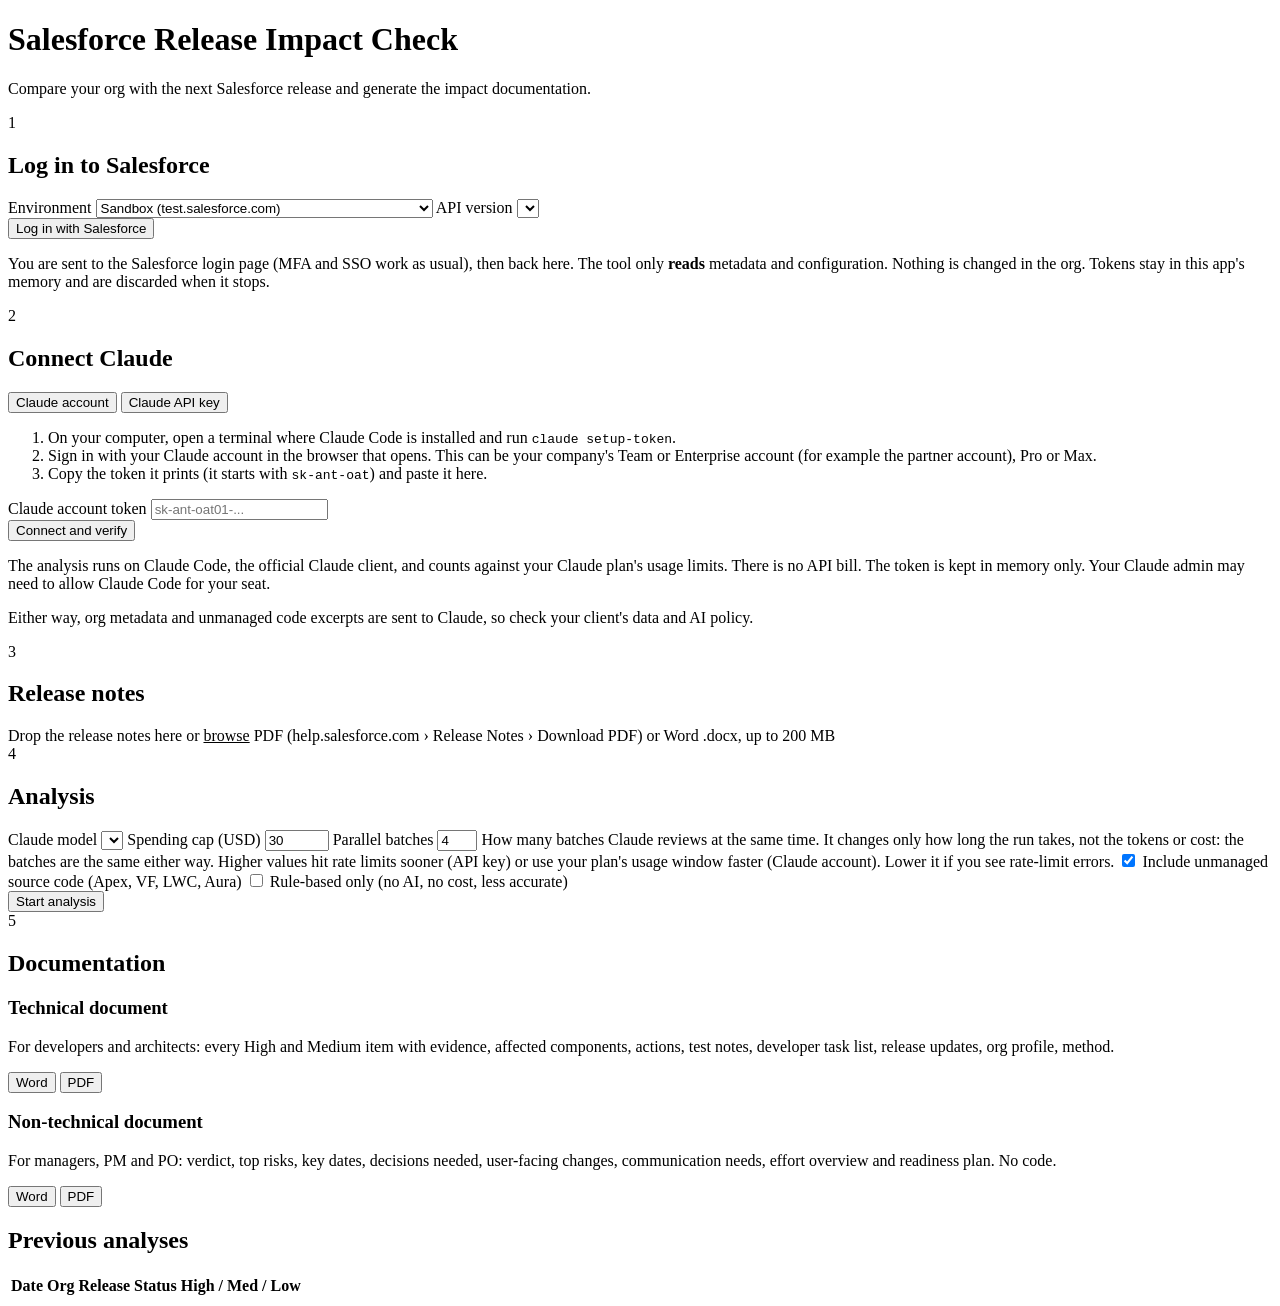
==== webapp/static/index.html @ 570828af "Salesforce Release Impact Check: web app, CLI, Claude agent and Docker image Rates every change in t" ====
<!doctype html>
<html lang="en">
<head>
<meta charset="utf-8">
<meta name="viewport" content="width=device-width, initial-scale=1">
<title>Release Impact Check</title>
<link rel="stylesheet" href="/static/app.css">
<link rel="icon" href="data:image/svg+xml,<svg xmlns='http://www.w3.org/2000/svg' viewBox='0 0 32 32'><rect width='32' height='32' rx='7' fill='%230b5cab'/><path d='M9 17l5 5 9-11' stroke='white' stroke-width='3.2' fill='none' stroke-linecap='round' stroke-linejoin='round'/></svg>">
</head>
<body>
<header class="top">
  <div class="wrap top-row">
    <div>
      <h1>Salesforce Release Impact Check</h1>
      <p class="muted">Compare your org with the next Salesforce release and generate the impact documentation.</p>
    </div>
    <div class="chips" id="chips"></div>
  </div>
</header>

<main class="wrap">
  <div id="banner" class="banner" hidden></div>

  <!-- 1. Salesforce -->
  <section class="step" id="step-sf">
    <div class="step-head"><span class="num">1</span><h2>Log in to Salesforce</h2><span class="state" id="sf-state"></span></div>
    <div class="step-body">
      <form id="sf-login" action="/oauth/start" method="get" class="grid">
        <label>Environment
          <select name="env" id="sf-env">
            <option value="sandbox">Sandbox (test.salesforce.com)</option>
            <option value="production">Production / Developer Edition (login.salesforce.com)</option>
            <option value="custom">Custom domain (My Domain)</option>
          </select>
        </label>
        <label id="sf-domain-wrap" hidden>My Domain
          <input name="domain" id="sf-domain" placeholder="acme--uat.sandbox.my.salesforce.com" autocomplete="off">
        </label>
        <label>API version
          <select name="api" id="sf-api"></select>
        </label>
        <div class="actions"><button class="primary" type="submit">Log in with Salesforce</button></div>
        <p class="hint full">You are sent to the Salesforce login page (MFA and SSO work as usual), then back here.
          The tool only <b>reads</b> metadata and configuration. Nothing is changed in the org.
          Tokens stay in this app's memory and are discarded when it stops.</p>
      </form>
      <div id="sf-connected" hidden>
        <dl class="kv" id="sf-info"></dl>
        <div class="actions"><button id="sf-logout" class="ghost" type="button">Log out / switch org</button></div>
      </div>
    </div>
  </section>

  <!-- 2. Claude -->
  <section class="step locked" id="step-claude">
    <div class="step-head"><span class="num">2</span><h2>Connect Claude</h2><span class="state" id="cl-state"></span></div>
    <div class="step-body">
      <div id="cl-connected" hidden>
        <dl class="kv" id="cl-info"></dl>
        <div class="actions"><button class="ghost" type="button" id="cl-clear">Disconnect / switch</button></div>
      </div>
      <div id="cl-choose">
        <div class="tabs" role="tablist">
          <button type="button" class="tab on" data-tab="account" role="tab">Claude account</button>
          <button type="button" class="tab" data-tab="api" role="tab">Claude API key</button>
        </div>
        <form id="cl-account" class="grid tab-panel" data-panel="account">
          <ol class="steps-list full">
            <li>On your computer, open a terminal where Claude Code is installed and run <code>claude setup-token</code>.</li>
            <li>Sign in with your Claude account in the browser that opens. This can be your company's Team or
              Enterprise account (for example the partner account), Pro or Max.</li>
            <li>Copy the token it prints (it starts with <code>sk-ant-oat</code>) and paste it here.</li>
          </ol>
          <label class="full">Claude account token
            <input type="password" id="cl-token" placeholder="sk-ant-oat01-..." autocomplete="off" spellcheck="false">
          </label>
          <div class="actions"><button class="primary" type="submit">Connect and verify</button></div>
          <p class="hint full" id="cl-account-hint">The analysis runs on Claude Code, the official Claude client, and counts
            against your Claude plan's usage limits. There is no API bill. The token is kept in memory only. Your Claude
            admin may need to allow Claude Code for your seat.</p>
        </form>
        <form id="cl-form" class="grid tab-panel" data-panel="api" hidden>
          <label class="full">Anthropic API key
            <input type="password" id="cl-key" placeholder="sk-ant-api03-..." autocomplete="off" spellcheck="false">
          </label>
          <div class="actions"><button class="primary" type="submit">Save and verify</button></div>
          <p class="hint full">Pay-per-use key from console.anthropic.com (or your organization's Console workspace).
            It is kept in memory for this browser session only.</p>
        </form>
        <p class="hint">Either way, org metadata and unmanaged code excerpts are sent to Claude, so check your client's
          data and AI policy.</p>
      </div>
    </div>
  </section>

  <!-- 3. Release notes -->
  <section class="step locked" id="step-notes">
    <div class="step-head"><span class="num">3</span><h2>Release notes</h2><span class="state" id="rn-state"></span></div>
    <div class="step-body">
      <label class="drop" id="drop">
        <input type="file" id="rn-file" accept=".pdf,.docx" hidden>
        <span class="drop-title">Drop the release notes here or <u>browse</u></span>
        <span class="muted">PDF (help.salesforce.com &rsaquo; Release Notes &rsaquo; Download PDF) or Word .docx, up to 200 MB</span>
      </label>
      <div class="progress" id="rn-progress" hidden><div class="bar"><i id="rn-bar"></i></div><span id="rn-msg"></span></div>
      <dl class="kv" id="rn-info" hidden></dl>
    </div>
  </section>

  <!-- 4. Analysis -->
  <section class="step locked" id="step-run">
    <div class="step-head"><span class="num">4</span><h2>Analysis</h2><span class="state" id="run-state"></span></div>
    <div class="step-body">
      <form id="run-form" class="grid">
        <label>Claude model
          <select id="run-model"></select>
        </label>
        <label>Spending cap (USD)
          <input type="number" id="run-budget" value="30" min="1" max="1000" step="1">
        </label>
        <label>Parallel batches
          <input type="number" id="run-parallel" value="4" min="1" max="8">
          <span class="hint">How many batches Claude reviews at the same time. It changes only how long the run takes,
            not the tokens or cost: the batches are the same either way. Higher values hit rate limits sooner (API key)
            or use your plan's usage window faster (Claude account). Lower it if you see rate-limit errors.</span>
        </label>
        <label class="check"><input type="checkbox" id="run-source" checked> Include unmanaged source code (Apex, VF, LWC, Aura)</label>
        <label class="check"><input type="checkbox" id="run-noai"> Rule-based only (no AI, no cost, less accurate)</label>
        <div class="actions"><button class="primary" type="submit" id="run-start">Start analysis</button></div>
      </form>
      <div id="run-live" hidden>
        <div class="run-meta" id="run-meta"></div>
        <ol class="stages" id="stages"></ol>
        <div class="progress" id="ai-progress" hidden><div class="bar"><i id="ai-bar"></i></div><span id="ai-msg"></span></div>
        <details class="log" open><summary>Activity log</summary><pre id="log"></pre></details>
        <div class="actions run-actions"><button class="danger" id="run-cancel" type="button">Cancel</button>
          <button class="ghost" id="run-new" type="button" hidden>New analysis</button></div>
      </div>
    </div>
  </section>

  <!-- 5. Documentation -->
  <section class="step locked" id="step-docs">
    <div class="step-head"><span class="num">5</span><h2>Documentation</h2><span class="state" id="doc-state"></span></div>
    <div class="step-body">
      <div id="doc-summary"></div>
      <div class="doc-grid">
        <div class="doc-card">
          <h3>Technical document</h3>
          <p class="muted">For developers and architects: every High and Medium item with evidence, affected
            components, actions, test notes, developer task list, release updates, org profile, method.</p>
          <div class="actions"><button class="primary" data-doc="technical" data-fmt="docx">Word</button>
            <button class="primary" data-doc="technical" data-fmt="pdf">PDF</button></div>
        </div>
        <div class="doc-card">
          <h3>Non-technical document</h3>
          <p class="muted">For managers, PM and PO: verdict, top risks, key dates, decisions needed, user-facing
            changes, communication needs, effort overview and readiness plan. No code.</p>
          <div class="actions"><button class="primary" data-doc="business" data-fmt="docx">Word</button>
            <button class="primary" data-doc="business" data-fmt="pdf">PDF</button></div>
        </div>
      </div>
      <p class="extras" id="doc-extras"></p>
    </div>
  </section>

  <!-- History -->
  <section class="history">
    <h2>Previous analyses</h2>
    <div class="table-wrap"><table><thead><tr><th>Date</th><th>Org</th><th>Release</th><th>Status</th><th>High / Med / Low</th><th></th></tr></thead>
      <tbody id="runs"></tbody></table></div>
  </section>
</main>
<script src="/static/app.js"></script>
</body>
</html>
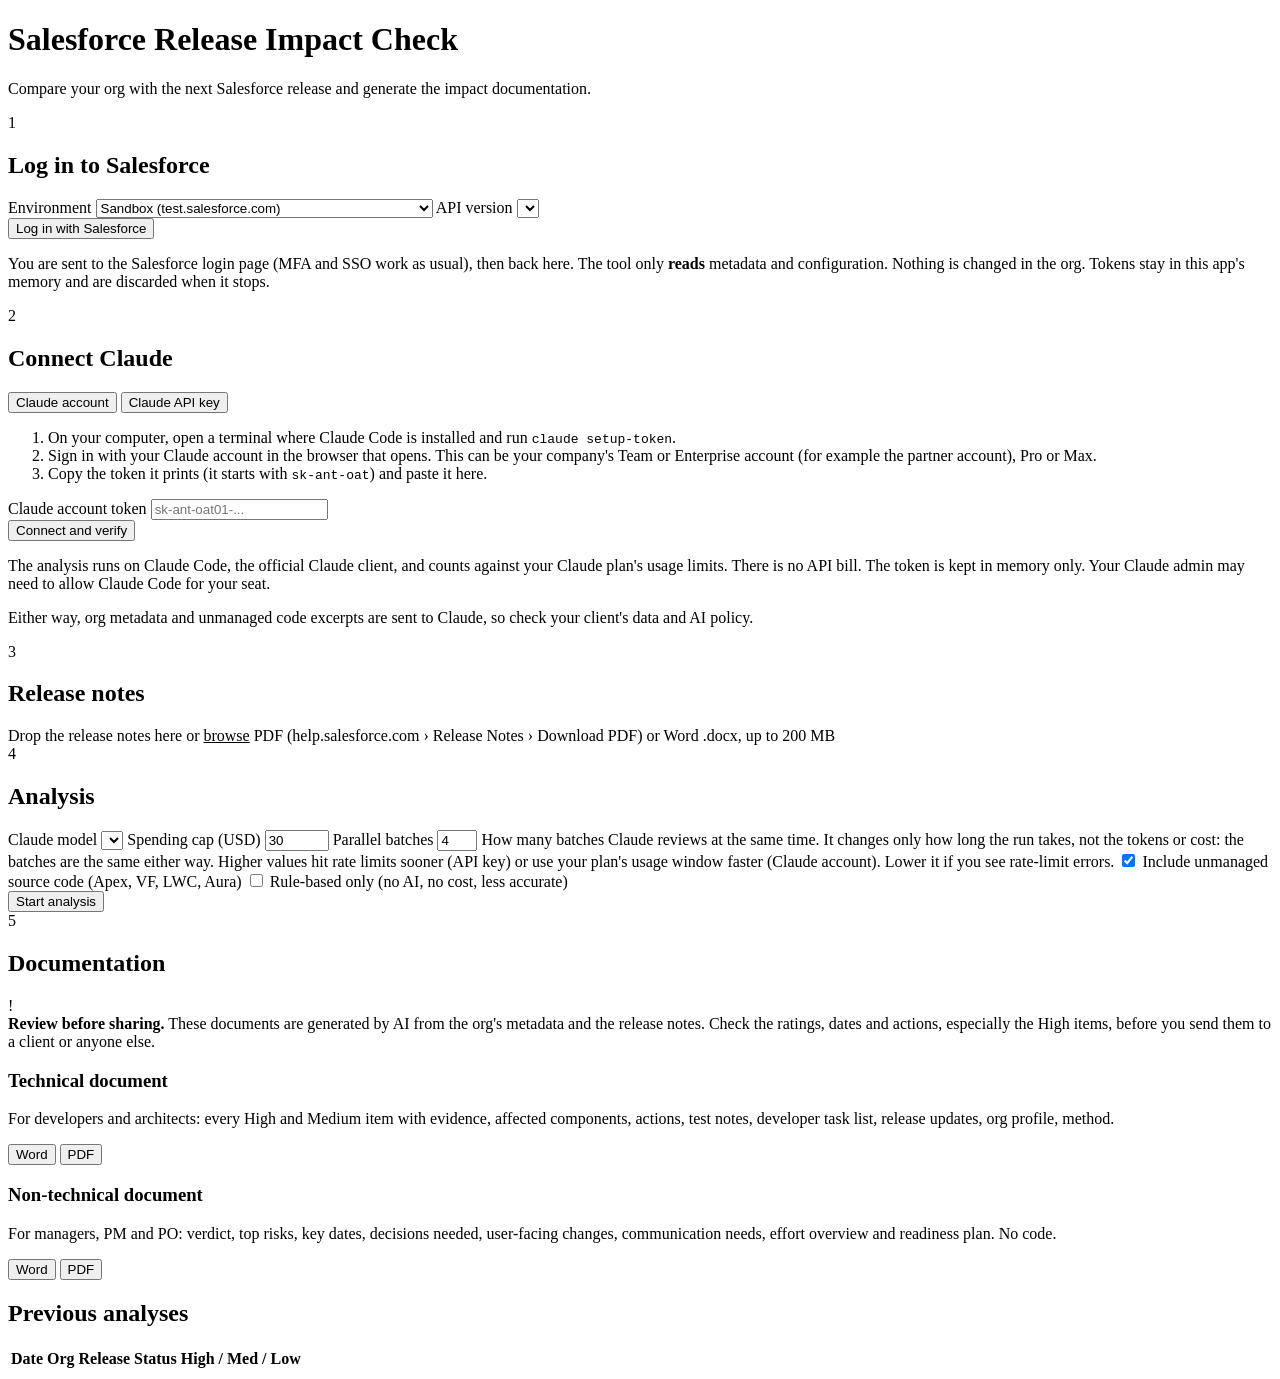
==== commit d8272a59: "Documentation step: ask people to review AI-generated documents before sharing Adds an amber notice " ====
--- a/webapp/static/index.html
+++ b/webapp/static/index.html
@@ -144,6 +144,12 @@
     <div class="step-head"><span class="num">5</span><h2>Documentation</h2><span class="state" id="doc-state"></span></div>
     <div class="step-body">
       <div id="doc-summary"></div>
+      <div class="notice" role="note">
+        <span class="notice-ic" aria-hidden="true">!</span>
+        <div><b>Review before sharing.</b> These documents are generated by AI from the org's metadata and the
+          release notes. Check the ratings, dates and actions, especially the High items, before you send them to a
+          client or anyone else.</div>
+      </div>
       <div class="doc-grid">
         <div class="doc-card">
           <h3>Technical document</h3>
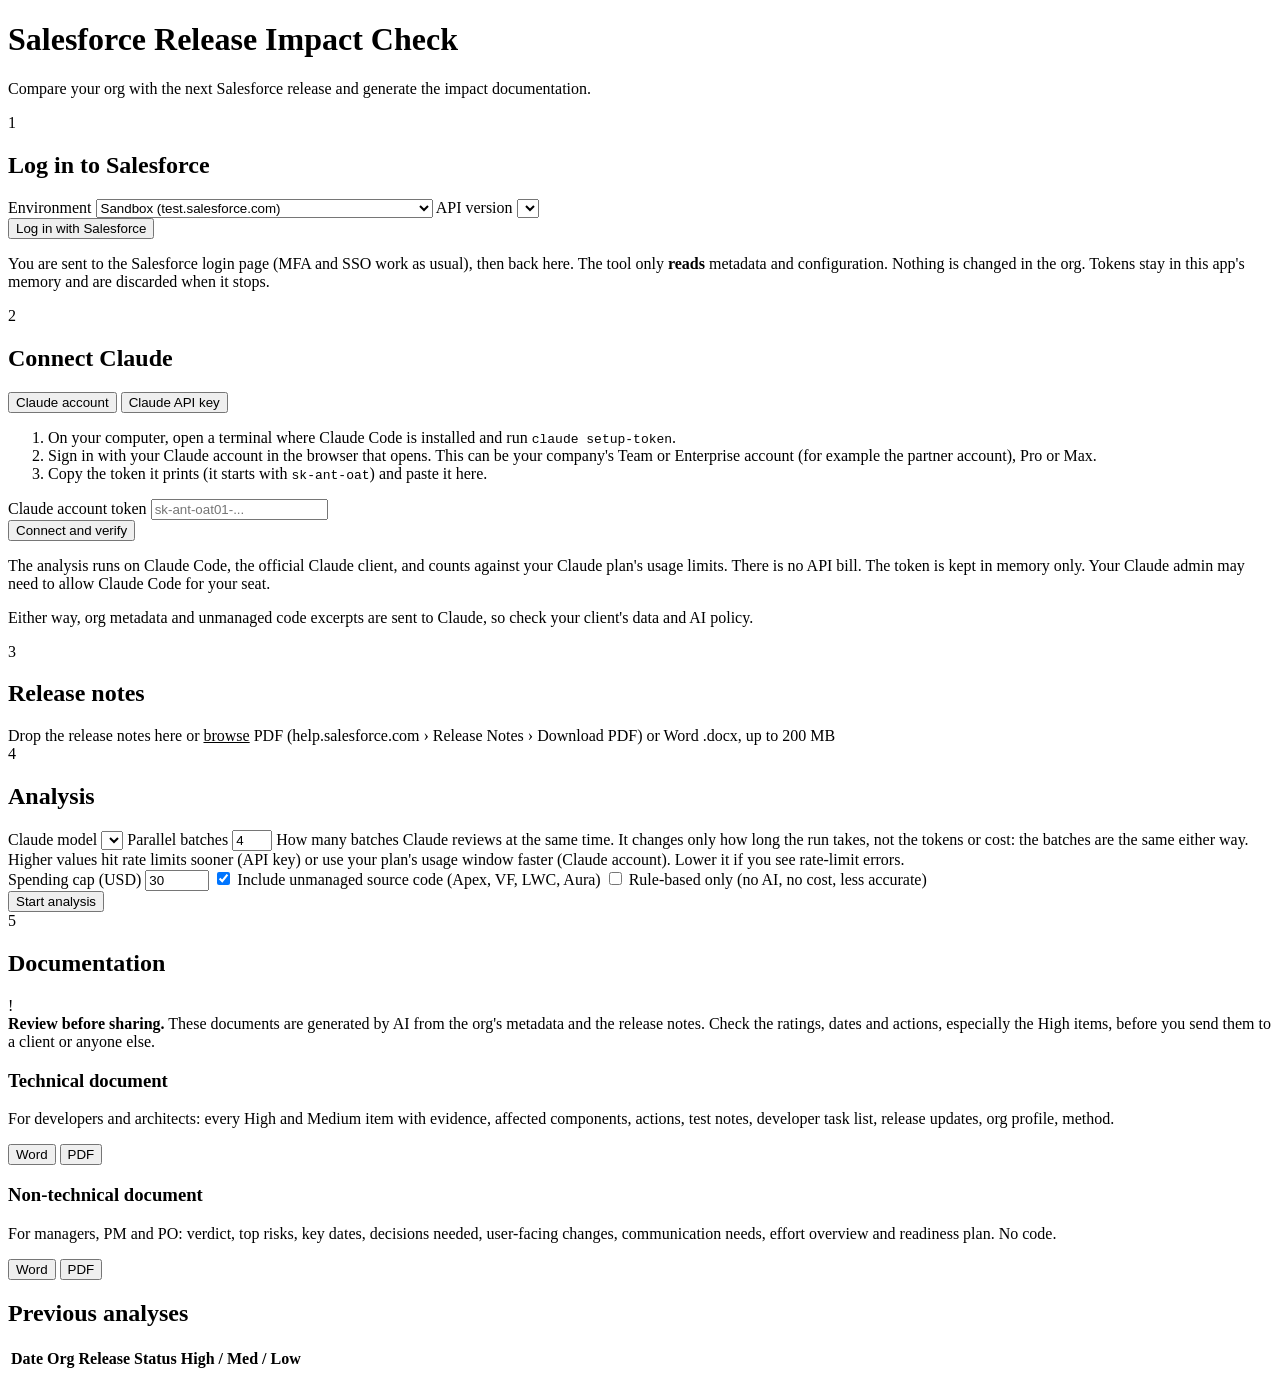
==== commit cea01e84: "Analysis step: two-column form so the model and batches fields line up The long Parallel batches hin" ====
--- a/webapp/static/index.html
+++ b/webapp/static/index.html
@@ -111,21 +111,25 @@
   <section class="step locked" id="step-run">
     <div class="step-head"><span class="num">4</span><h2>Analysis</h2><span class="state" id="run-state"></span></div>
     <div class="step-body">
-      <form id="run-form" class="grid">
-        <label>Claude model
-          <select id="run-model"></select>
-        </label>
-        <label>Spending cap (USD)
-          <input type="number" id="run-budget" value="30" min="1" max="1000" step="1">
-        </label>
-        <label>Parallel batches
-          <input type="number" id="run-parallel" value="4" min="1" max="8">
-          <span class="hint">How many batches Claude reviews at the same time. It changes only how long the run takes,
-            not the tokens or cost: the batches are the same either way. Higher values hit rate limits sooner (API key)
-            or use your plan's usage window faster (Claude account). Lower it if you see rate-limit errors.</span>
-        </label>
-        <label class="check"><input type="checkbox" id="run-source" checked> Include unmanaged source code (Apex, VF, LWC, Aura)</label>
-        <label class="check"><input type="checkbox" id="run-noai"> Rule-based only (no AI, no cost, less accurate)</label>
+      <form id="run-form" class="run-grid">
+        <div class="run-col">
+          <label>Claude model
+            <select id="run-model"></select>
+          </label>
+          <label>Parallel batches
+            <input type="number" id="run-parallel" value="4" min="1" max="8">
+            <span class="hint">How many batches Claude reviews at the same time. It changes only how long the run takes,
+              not the tokens or cost: the batches are the same either way. Higher values hit rate limits sooner (API key)
+              or use your plan's usage window faster (Claude account). Lower it if you see rate-limit errors.</span>
+          </label>
+        </div>
+        <div class="run-col">
+          <label>Spending cap (USD)
+            <input type="number" id="run-budget" value="30" min="1" max="1000" step="1">
+          </label>
+          <label class="check"><input type="checkbox" id="run-source" checked> Include unmanaged source code (Apex, VF, LWC, Aura)</label>
+          <label class="check"><input type="checkbox" id="run-noai"> Rule-based only (no AI, no cost, less accurate)</label>
+        </div>
         <div class="actions"><button class="primary" type="submit" id="run-start">Start analysis</button></div>
       </form>
       <div id="run-live" hidden>
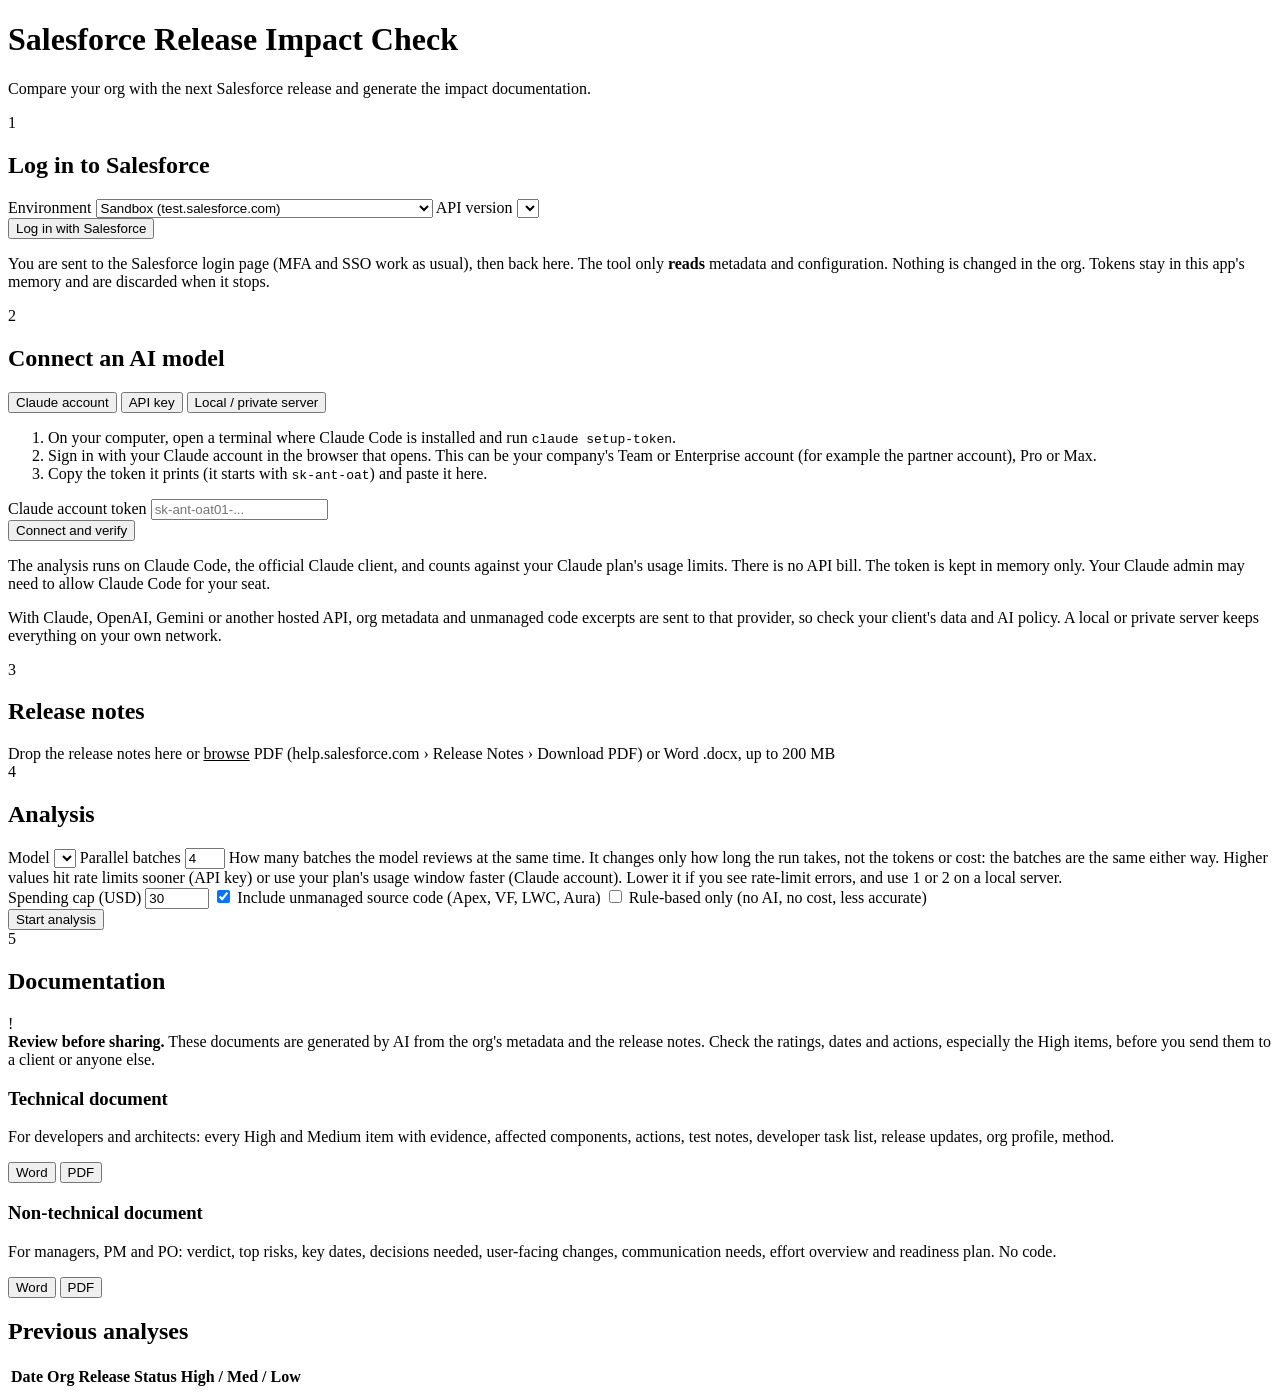
==== commit 0f248958: "Support OpenAI, Gemini, other OpenAI-compatible APIs and local servers Step 2 now has three tabs: Cl" ====
--- a/webapp/static/index.html
+++ b/webapp/static/index.html
@@ -51,18 +51,19 @@
     </div>
   </section>
 
-  <!-- 2. Claude -->
+  <!-- 2. AI model -->
   <section class="step locked" id="step-claude">
-    <div class="step-head"><span class="num">2</span><h2>Connect Claude</h2><span class="state" id="cl-state"></span></div>
-    <div class="step-body">
-      <div id="cl-connected" hidden>
-        <dl class="kv" id="cl-info"></dl>
-        <div class="actions"><button class="ghost" type="button" id="cl-clear">Disconnect / switch</button></div>
-      </div>
-      <div id="cl-choose">
+    <div class="step-head"><span class="num">2</span><h2>Connect an AI model</h2><span class="state" id="cl-state"></span></div>
+    <div class="step-body">
+      <div id="ai-connected" hidden>
+        <dl class="kv" id="ai-info"></dl>
+        <div class="actions"><button class="ghost" type="button" id="ai-clear">Disconnect / switch</button></div>
+      </div>
+      <div id="ai-choose">
         <div class="tabs" role="tablist">
           <button type="button" class="tab on" data-tab="account" role="tab">Claude account</button>
-          <button type="button" class="tab" data-tab="api" role="tab">Claude API key</button>
+          <button type="button" class="tab" data-tab="api" role="tab">API key</button>
+          <button type="button" class="tab" data-tab="local" role="tab">Local / private server</button>
         </div>
         <form id="cl-account" class="grid tab-panel" data-panel="account">
           <ol class="steps-list full">
@@ -79,16 +80,53 @@
             against your Claude plan's usage limits. There is no API bill. The token is kept in memory only. Your Claude
             admin may need to allow Claude Code for your seat.</p>
         </form>
-        <form id="cl-form" class="grid tab-panel" data-panel="api" hidden>
-          <label class="full">Anthropic API key
-            <input type="password" id="cl-key" placeholder="sk-ant-api03-..." autocomplete="off" spellcheck="false">
+        <form id="key-form" class="grid tab-panel" data-panel="api" hidden>
+          <label>Provider
+            <select id="key-provider">
+              <option value="claude">Claude (Anthropic)</option>
+              <option value="openai">OpenAI</option>
+              <option value="gemini">Google Gemini</option>
+              <option value="other">Other (OpenAI-compatible API)</option>
+            </select>
+          </label>
+          <label id="key-url-wrap" hidden>Base URL
+            <input id="key-url" placeholder="https://api.example.com/v1" autocomplete="off" spellcheck="false">
+          </label>
+          <label class="full"><span id="key-label">Anthropic API key</span>
+            <input type="password" id="key-secret" placeholder="sk-ant-api03-..." autocomplete="off" spellcheck="false">
+          </label>
+          <label id="key-model-wrap" class="full" hidden>Model <span class="hint">Optional if the API lists its models. It is
+            checked for tool calling right away.</span>
+            <input id="key-model" placeholder="model name" autocomplete="off" spellcheck="false">
           </label>
           <div class="actions"><button class="primary" type="submit">Save and verify</button></div>
-          <p class="hint full">Pay-per-use key from console.anthropic.com (or your organization's Console workspace).
-            It is kept in memory for this browser session only.</p>
+          <p class="hint full" id="key-hint"></p>
         </form>
-        <p class="hint">Either way, org metadata and unmanaged code excerpts are sent to Claude, so check your client's
-          data and AI policy.</p>
+        <form id="local-form" class="grid tab-panel" data-panel="local" hidden>
+          <label class="full">Server URL <span class="hint">An OpenAI-compatible endpoint that ends in <code>/v1</code>.</span>
+            <input id="local-url" placeholder="http://host.docker.internal:11434/v1" autocomplete="off" spellcheck="false">
+          </label>
+          <label>Model <span class="hint">Optional if the server lists its models.</span>
+            <input id="local-model" placeholder="e.g. qwen2.5:32b" autocomplete="off" spellcheck="false">
+          </label>
+          <label>API key <span class="hint">Only if your server needs one.</span>
+            <input type="password" id="local-key" placeholder="optional" autocomplete="off" spellcheck="false">
+          </label>
+          <div class="actions"><button class="primary" type="submit">Connect and test</button></div>
+          <ul class="hint full tips">
+            <li>Works with Ollama (<code>http://host.docker.internal:11434/v1</code>), LM Studio
+              (<code>http://host.docker.internal:1234/v1</code>), vLLM, llama.cpp and private servers. From inside Docker,
+              <code>localhost</code> is the container, so use <code>host.docker.internal</code> for a server on this computer.</li>
+            <li>The model must support <b>tool calling</b>. It is tested when you connect and again when the analysis
+              starts, and a model without it is rejected.</li>
+            <li>Use a large model with a context window of at least 32k tokens (Ollama's default is much smaller, so
+              raise it, for example <code>OLLAMA_CONTEXT_LENGTH=32768</code>). Small models often return poor ratings.</li>
+            <li>Set <b>Parallel batches</b> to 1 or 2 unless your server can handle several requests at once.</li>
+          </ul>
+        </form>
+        <p class="hint">With Claude, OpenAI, Gemini or another hosted API, org metadata and unmanaged code excerpts are sent
+          to that provider, so check your client's data and AI policy. A local or private server keeps everything on
+          your own network.</p>
       </div>
     </div>
   </section>
@@ -113,19 +151,25 @@
     <div class="step-body">
       <form id="run-form" class="run-grid">
         <div class="run-col">
-          <label>Claude model
+          <label>Model
             <select id="run-model"></select>
           </label>
           <label>Parallel batches
             <input type="number" id="run-parallel" value="4" min="1" max="8">
-            <span class="hint">How many batches Claude reviews at the same time. It changes only how long the run takes,
+            <span class="hint">How many batches the model reviews at the same time. It changes only how long the run takes,
               not the tokens or cost: the batches are the same either way. Higher values hit rate limits sooner (API key)
-              or use your plan's usage window faster (Claude account). Lower it if you see rate-limit errors.</span>
+              or use your plan's usage window faster (Claude account). Lower it if you see rate-limit errors, and use 1
+              or 2 on a local server.</span>
           </label>
         </div>
         <div class="run-col">
-          <label>Spending cap (USD)
+          <label id="budget-usd-wrap">Spending cap (USD)
             <input type="number" id="run-budget" value="30" min="1" max="1000" step="1">
+          </label>
+          <label id="budget-tok-wrap" hidden>Token cap (millions)
+            <input type="number" id="run-tokcap" value="15" min="0.5" max="1000" step="0.5">
+            <span class="hint">The run stops when new input plus output tokens reach this. Cached input is not counted.
+              A full run of this size used about 8 million tokens on Claude, and other models can use more.</span>
           </label>
           <label class="check"><input type="checkbox" id="run-source" checked> Include unmanaged source code (Apex, VF, LWC, Aura)</label>
           <label class="check"><input type="checkbox" id="run-noai"> Rule-based only (no AI, no cost, less accurate)</label>
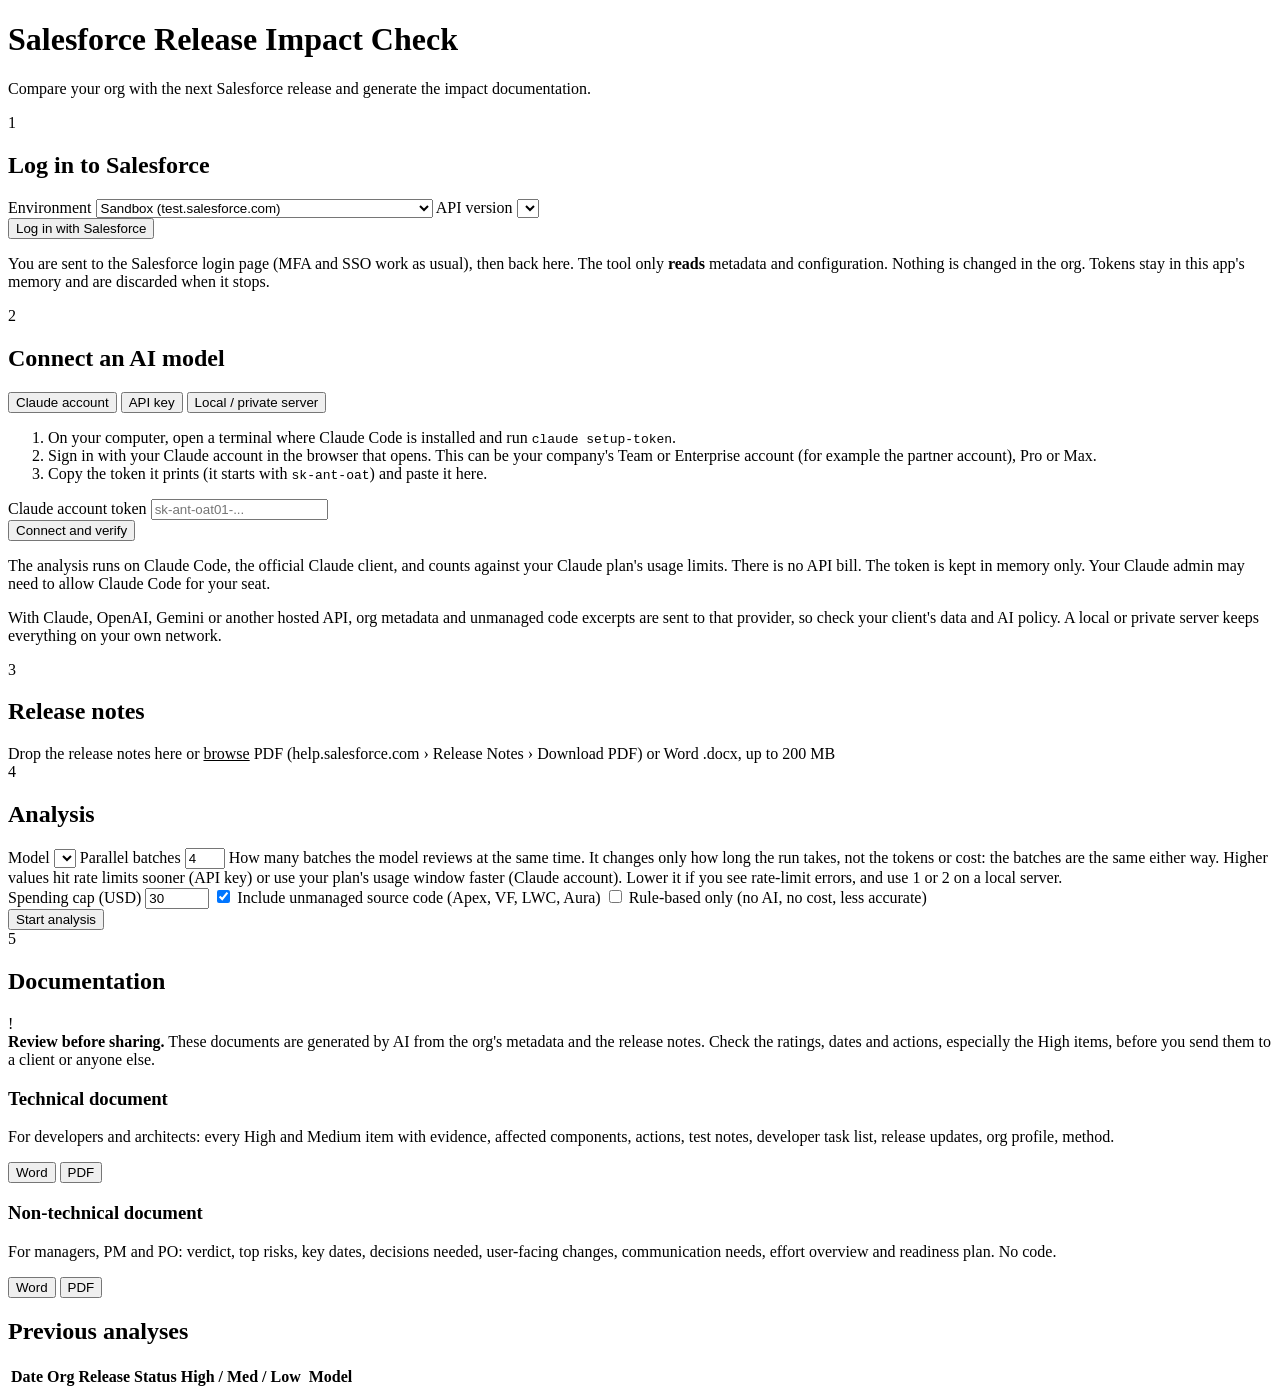
==== commit 4dacdb14: "Previous analyses: add a Model column showing the AI model used Co-Authored-By: Claude Sonnet 5.5 <n" ====
--- a/webapp/static/index.html
+++ b/webapp/static/index.html
@@ -221,7 +221,7 @@
   <!-- History -->
   <section class="history">
     <h2>Previous analyses</h2>
-    <div class="table-wrap"><table><thead><tr><th>Date</th><th>Org</th><th>Release</th><th>Status</th><th>High / Med / Low</th><th></th></tr></thead>
+    <div class="table-wrap"><table><thead><tr><th>Date</th><th>Org</th><th>Release</th><th>Status</th><th>High / Med / Low</th><th></th><th>Model</th></tr></thead>
       <tbody id="runs"></tbody></table></div>
   </section>
 </main>
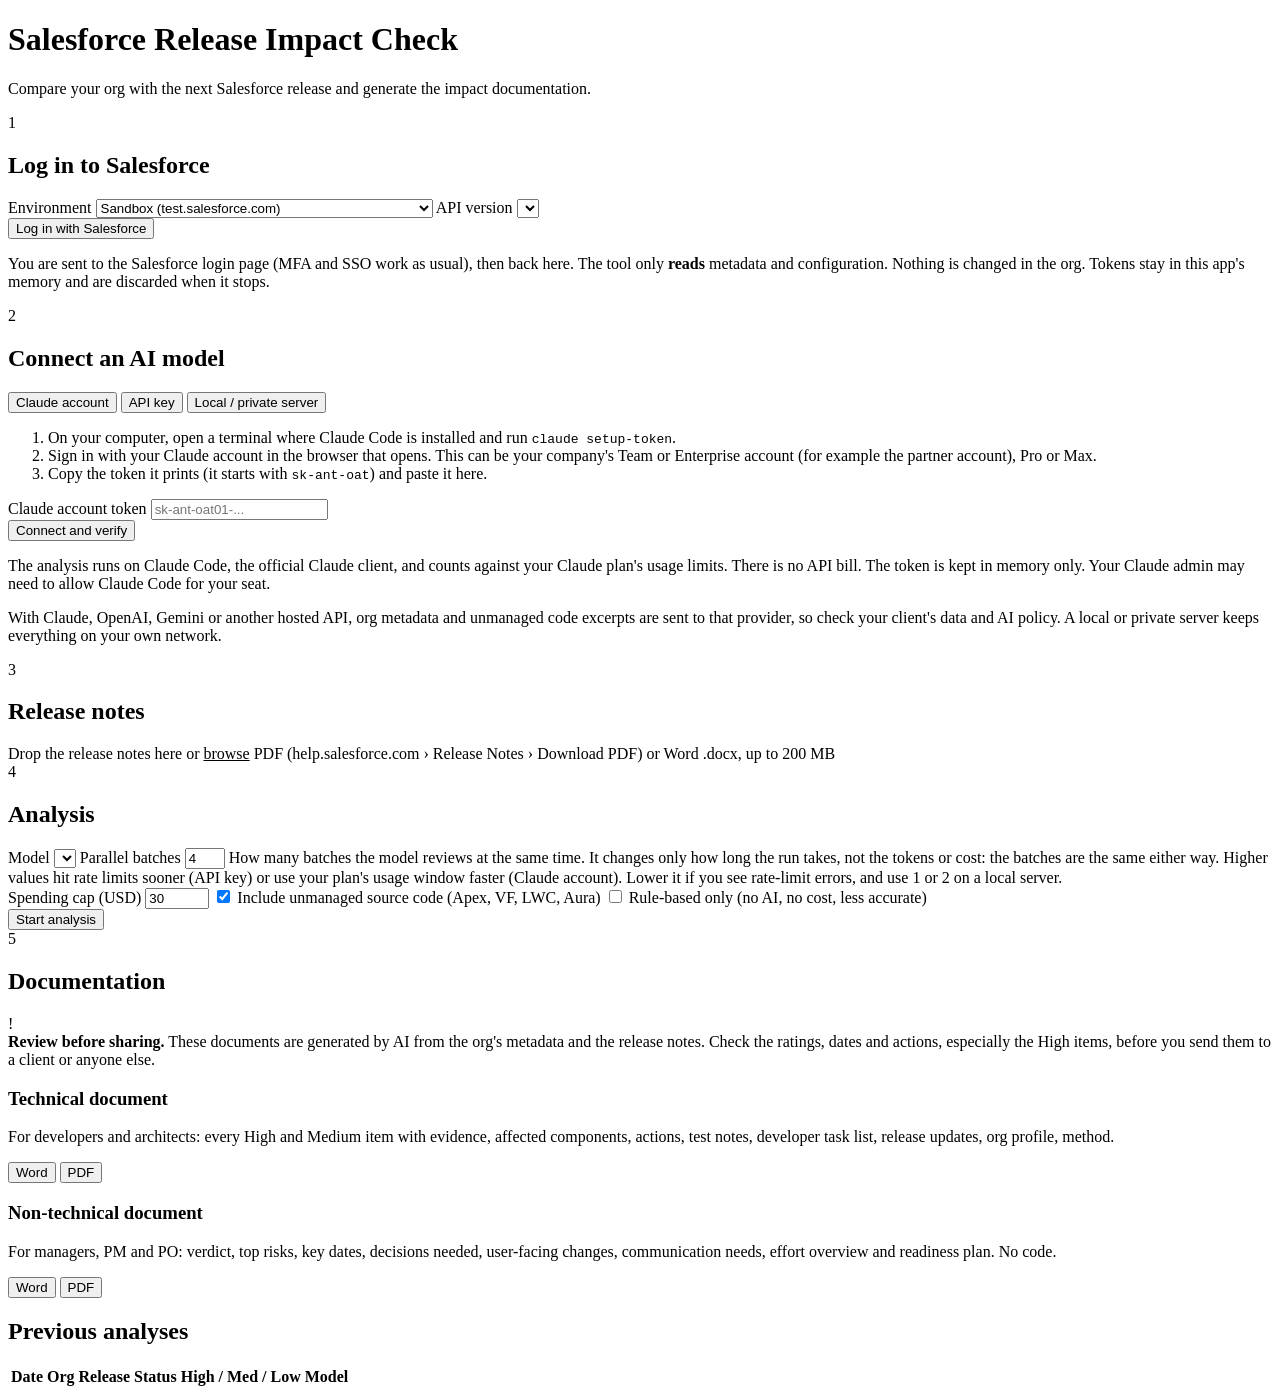
==== commit a32a2bbe: "Previous analyses: put the Model column before the Open/Delete actions Co-Authored-By: Claude Sonnet" ====
--- a/webapp/static/index.html
+++ b/webapp/static/index.html
@@ -221,7 +221,7 @@
   <!-- History -->
   <section class="history">
     <h2>Previous analyses</h2>
-    <div class="table-wrap"><table><thead><tr><th>Date</th><th>Org</th><th>Release</th><th>Status</th><th>High / Med / Low</th><th></th><th>Model</th></tr></thead>
+    <div class="table-wrap"><table><thead><tr><th>Date</th><th>Org</th><th>Release</th><th>Status</th><th>High / Med / Low</th><th>Model</th><th></th></tr></thead>
       <tbody id="runs"></tbody></table></div>
   </section>
 </main>
